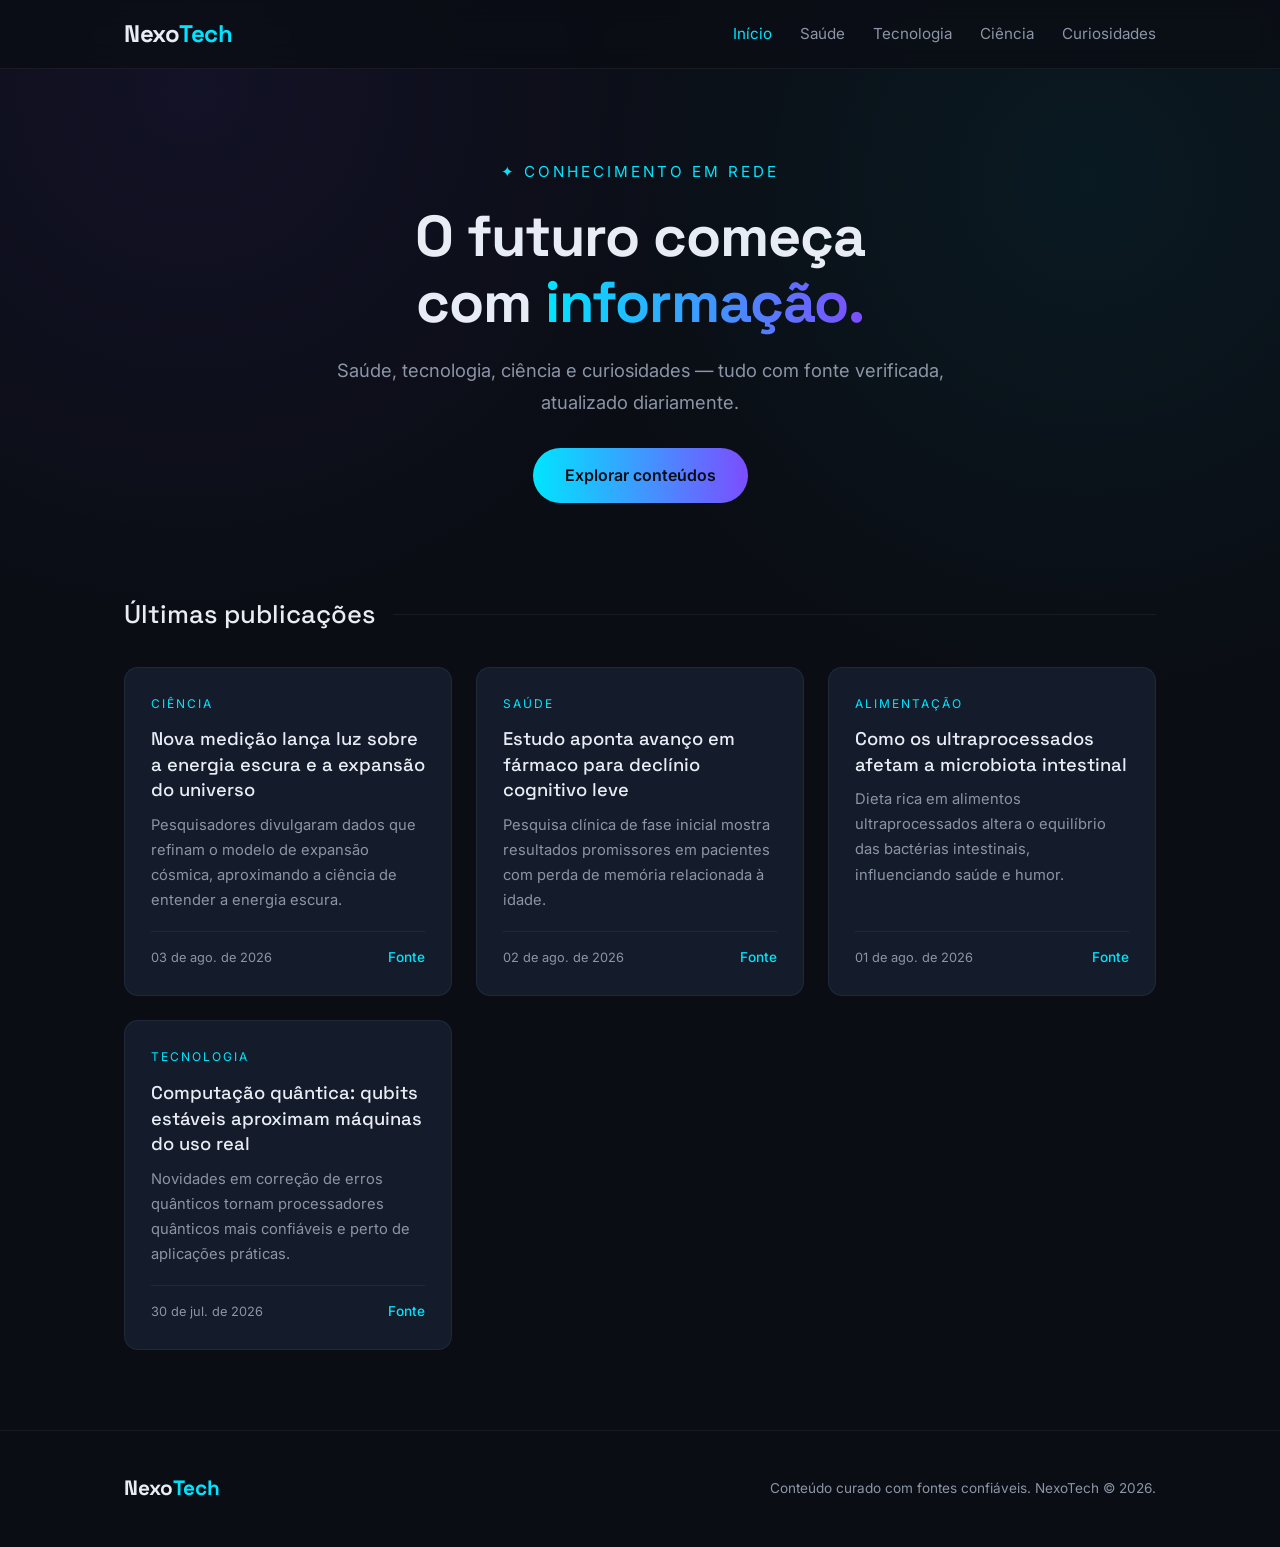
==== index.html @ 8854b6b2 "NexoTech: layout inicial do blog" ====
<!DOCTYPE html>
<html lang="pt-BR">
<head>
  <meta charset="UTF-8">
  <meta name="viewport" content="width=device-width, initial-scale=1.0">
  <title>NexoTech — Notícias, Ciência & Curiosidades</title>
  <meta name="description" content="NexoTech: saúde, tecnologia, ciência, pesquisas e curiosidades. Notícias atualizadas com fontes confiáveis.">
  <link rel="preconnect" href="https://fonts.googleapis.com">
  <link href="https://fonts.googleapis.com/css2?family=Space+Grotesk:wght@300;400;500;700&family=Inter:wght@300;400;500&display=swap" rel="stylesheet">
  <link rel="stylesheet" href="css/style.css">
</head>
<body>
  <!-- Cabeçalho -->
  <header class="site-header">
    <nav class="container nav">
      <a href="index.html" class="logo">Nexo<span class="logo-accent">Tech</span></a>
      <ul class="nav-links">
        <li><a href="index.html" class="active">Início</a></li>
        <li><a href="#">Saúde</a></li>
        <li><a href="#">Tecnologia</a></li>
        <li><a href="#">Ciência</a></li>
        <li><a href="#">Curiosidades</a></li>
      </ul>
    </nav>
  </header>

  <!-- Hero -->
  <section class="hero">
    <div class="container">
      <p class="hero-tag">✦ Conhecimento em rede</p>
      <h1 class="hero-title">O futuro começa<br>com <span class="grad">informação.</span></h1>
      <p class="hero-sub">Saúde, tecnologia, ciência e curiosidades — tudo com fonte verificada, atualizado diariamente.</p>
      <a href="#posts" class="btn">Explorar conteúdos</a>
    </div>
  </section>

  <!-- Feed de posts -->
  <main class="container" id="posts">
    <div class="section-head">
      <h2 class="section-title">Últimas publicações</h2>
      <span class="section-line"></span>
    </div>
    <div id="post-grid" class="post-grid">
      <!-- Posts injetados via JS -->
    </div>
  </main>

  <!-- Rodapé -->
  <footer class="site-footer">
    <div class="container footer-inner">
      <p class="footer-logo">Nexo<span class="logo-accent">Tech</span></p>
      <p class="footer-text">Conteúdo curado com fontes confiáveis. NexoTech © 2026.</p>
    </div>
  </footer>

  <script src="js/data.js"></script>
  <script src="js/main.js"></script>
</body>
</html>
---- css/style.css ----
/* NexoTech — Futurista + Minimalista */
:root {
  --bg: #0a0d14;
  --bg-soft: #111621;
  --card: #141b2a;
  --text: #e8ecf4;
  --muted: #8b95a7;
  --accent: #00e5ff;
  --accent2: #7c4dff;
  --border: rgba(255,255,255,0.06);
  --radius: 14px;
  --shadow: 0 8px 30px rgba(0,0,0,0.45);
}

* { margin: 0; padding: 0; box-sizing: border-box; }

body {
  background: var(--bg);
  color: var(--text);
  font-family: 'Inter', sans-serif;
  line-height: 1.7;
  background-image:
    radial-gradient(circle at 15% 10%, rgba(124,77,255,0.08), transparent 40%),
    radial-gradient(circle at 85% 20%, rgba(0,229,255,0.06), transparent 40%);
  background-attachment: fixed;
}

.container { max-width: 1080px; margin: 0 auto; padding: 0 24px; }

/* Cabeçalho */
.site-header {
  position: sticky; top: 0; z-index: 100;
  backdrop-filter: blur(12px);
  background: rgba(10,13,20,0.8);
  border-bottom: 1px solid var(--border);
}
.nav { display: flex; align-items: center; justify-content: space-between; height: 68px; }
.logo { font-family: 'Space Grotesk', sans-serif; font-weight: 700; font-size: 1.5rem; text-decoration: none; color: var(--text); letter-spacing: -0.5px; }
.logo-accent { color: var(--accent); }
.nav-links { display: flex; gap: 28px; list-style: none; }
.nav-links a { color: var(--muted); text-decoration: none; font-size: 0.95rem; transition: color 0.2s; }
.nav-links a:hover, .nav-links a.active { color: var(--accent); }

/* Hero */
.hero { padding: 90px 0 70px; text-align: center; }
.hero-tag { color: var(--accent); font-size: 0.95rem; letter-spacing: 3px; text-transform: uppercase; margin-bottom: 18px; }
.hero-title { font-family: 'Space Grotesk', sans-serif; font-size: clamp(2.2rem, 5vw, 3.6rem); font-weight: 700; line-height: 1.15; letter-spacing: -1px; margin-bottom: 20px; }
.grad { background: linear-gradient(90deg, var(--accent), var(--accent2)); -webkit-background-clip: text; background-clip: text; -webkit-text-fill-color: transparent; }
.hero-sub { color: var(--muted); font-size: 1.15rem; max-width: 620px; margin: 0 auto 30px; }
.btn { display: inline-block; background: linear-gradient(90deg, var(--accent), var(--accent2)); color: #0a0d14; font-weight: 600; padding: 14px 32px; border-radius: 40px; text-decoration: none; transition: transform 0.2s, box-shadow 0.2s; }
.btn:hover { transform: translateY(-2px); box-shadow: 0 10px 30px rgba(0,229,255,0.3); }

/* Seção posts */
.section-head { display: flex; align-items: center; gap: 18px; margin: 20px 0 30px; }
.section-title { font-family: 'Space Grotesk', sans-serif; font-size: 1.6rem; font-weight: 500; }
.section-line { flex: 1; height: 1px; background: var(--border); }
.post-grid { display: grid; grid-template-columns: repeat(auto-fill, minmax(320px, 1fr)); gap: 24px; padding-bottom: 80px; }

/* Card */
.card {
  background: var(--card);
  border: 1px solid var(--border);
  border-radius: var(--radius);
  padding: 26px;
  transition: transform 0.25s, border-color 0.25s, box-shadow 0.25s;
  display: flex; flex-direction: column;
}
.card:hover { transform: translateY(-5px); border-color: rgba(0,229,255,0.3); box-shadow: var(--shadow); }
.card-cat { font-size: 0.75rem; color: var(--accent); text-transform: uppercase; letter-spacing: 2px; margin-bottom: 12px; }
.card-title { font-family: 'Space Grotesk', sans-serif; font-size: 1.15rem; font-weight: 500; line-height: 1.4; margin-bottom: 10px; }
.card-excerpt { color: var(--muted); font-size: 0.92rem; margin-bottom: 18px; flex: 1; }
.card-foot { display: flex; align-items: center; justify-content: space-between; border-top: 1px solid var(--border); padding-top: 14px; }
.card-date { color: var(--muted); font-size: 0.8rem; }
.card-source { color: var(--accent); text-decoration: none; font-size: 0.85rem; font-weight: 500; }
.card-source:hover { text-decoration: underline; }

/* Post individual */
.post-hero { padding: 60px 0 30px; }
.post-hero h1 { font-family: 'Space Grotesk', sans-serif; font-size: clamp(1.8rem, 4vw, 2.8rem); line-height: 1.2; margin-bottom: 12px; }
.post-meta { color: var(--muted); font-size: 0.9rem; margin-bottom: 30px; }
.post-body { max-width: 760px; margin: 0 auto 60px; }
.post-body p { margin-bottom: 22px; font-size: 1.05rem; }
.post-source-box { background: var(--bg-soft); border: 1px solid var(--border); border-radius: var(--radius); padding: 20px; margin-top: 40px; }
.post-source-box a { color: var(--accent); word-break: break-all; }
.back-link { color: var(--accent); text-decoration: none; font-size: 0.9rem; display: inline-block; margin-bottom: 20px; }
.back-link:hover { text-decoration: underline; }

/* Rodapé */
.site-footer { border-top: 1px solid var(--border); padding: 40px 0; }
.footer-inner { display: flex; align-items: center; justify-content: space-between; flex-wrap: wrap; gap: 16px; }
.footer-logo { font-family: 'Space Grotesk', sans-serif; font-weight: 700; font-size: 1.3rem; }
.footer-text { color: var(--muted); font-size: 0.85rem; }

/* Responsivo */
@media (max-width: 640px) {
  .nav-links { display: none; }
  .hero { padding: 60px 0 50px; }
  .post-grid { grid-template-columns: 1fr; }
  .footer-inner { justify-content: center; text-align: center; }
}
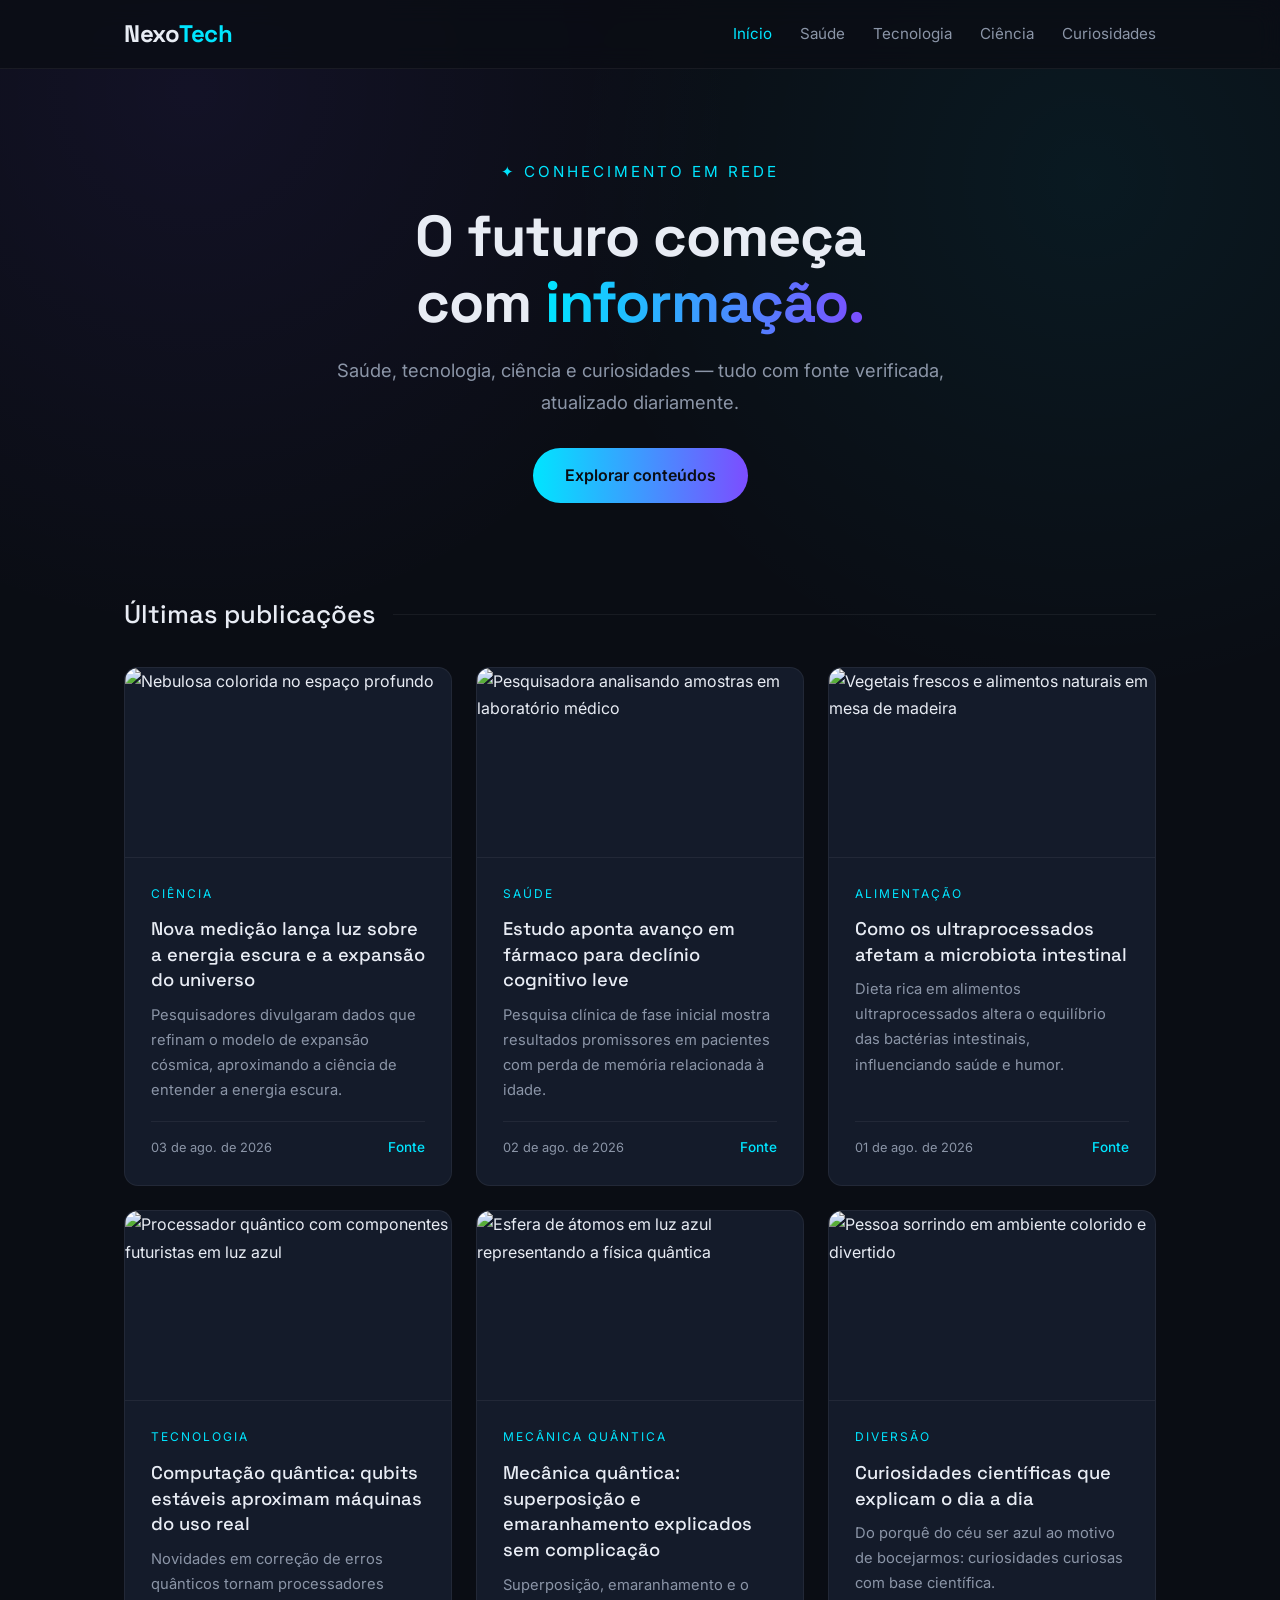
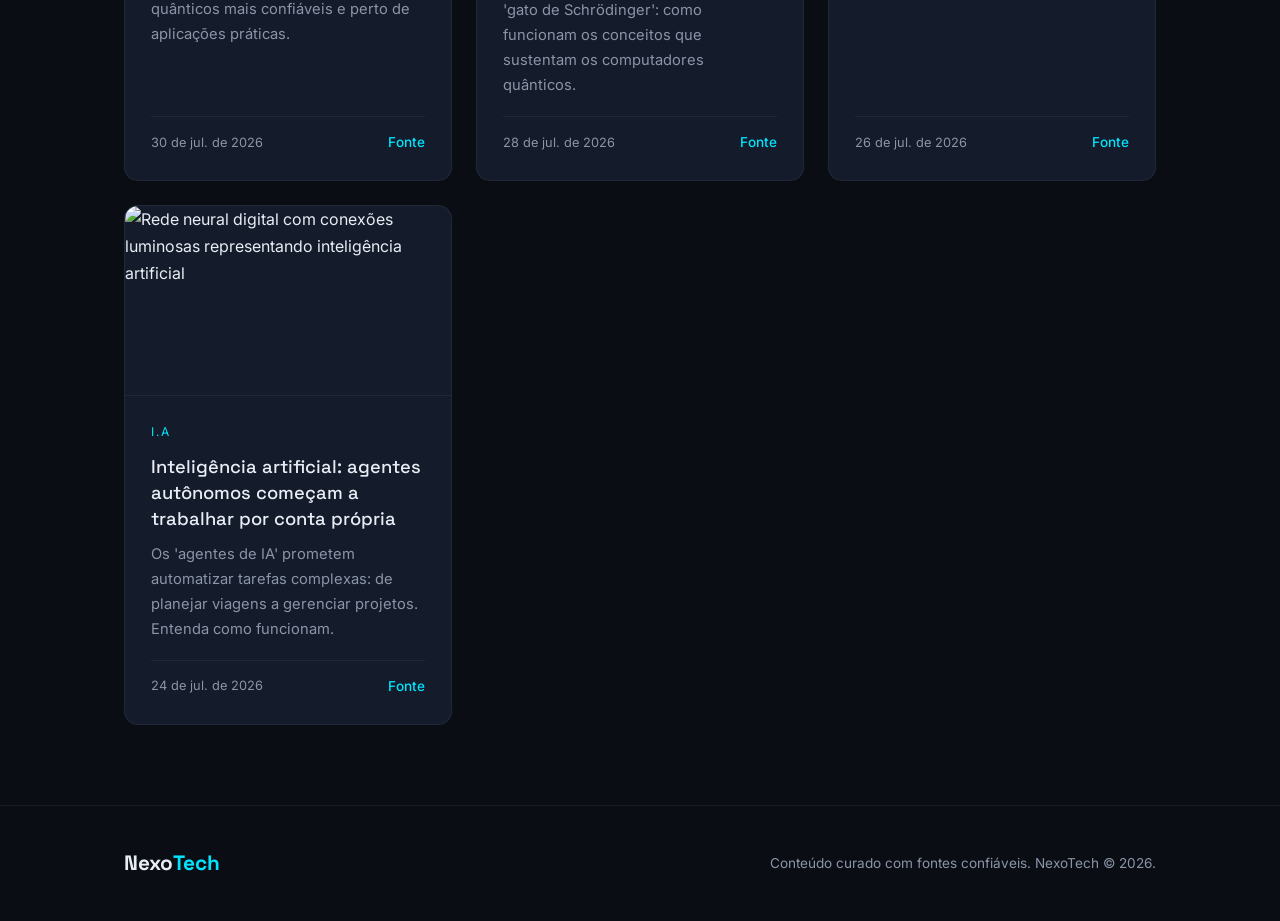
==== commit b98d0159: "SEO: adiciona robots.txt, sitemap.xml e meta tags Open Graph" ====
--- a/index.html
+++ b/index.html
@@ -4,7 +4,17 @@
   <meta charset="UTF-8">
   <meta name="viewport" content="width=device-width, initial-scale=1.0">
   <title>NexoTech — Notícias, Ciência & Curiosidades</title>
-  <meta name="description" content="NexoTech: saúde, tecnologia, ciência, pesquisas e curiosidades. Notícias atualizadas com fontes confiáveis.">
+  <meta name="description" content="NexoTech: saúde, tecnologia, ciência, I.A, mecânica quântica e curiosidades. Notícias atualizadas com fontes confiáveis.">
+  <meta name="keywords" content="notícias, ciência, tecnologia, saúde, inteligência artificial, mecânica quântica, curiosidades, pesquisa">
+  <meta name="author" content="NexoTech">
+  <meta name="robots" content="index, follow">
+  <link rel="canonical" href="https://andrearruda1972.github.io/nexotech/">
+  <meta property="og:type" content="website">
+  <meta property="og:title" content="NexoTech — Notícias, Ciência & Curiosidades">
+  <meta property="og:description" content="Saúde, tecnologia, ciência, I.A e curiosidades com fonte verificada, atualizados diariamente.">
+  <meta property="og:url" content="https://andrearruda1972.github.io/nexotech/">
+  <meta property="og:site_name" content="NexoTech">
+  <link rel="icon" href="data:image/svg+xml,<svg xmlns='http://www.w3.org/2000/svg' viewBox='0 0 100 100'><text y='.9em' font-size='90'>⚡</text></svg>">
   <link rel="preconnect" href="https://fonts.googleapis.com">
   <link href="https://fonts.googleapis.com/css2?family=Space+Grotesk:wght@300;400;500;700&family=Inter:wght@300;400;500&display=swap" rel="stylesheet">
   <link rel="stylesheet" href="css/style.css">
--- a/css/style.css
+++ b/css/style.css
@@ -61,11 +61,13 @@
   background: var(--card);
   border: 1px solid var(--border);
   border-radius: var(--radius);
-  padding: 26px;
+  overflow: hidden;
   transition: transform 0.25s, border-color 0.25s, box-shadow 0.25s;
   display: flex; flex-direction: column;
 }
 .card:hover { transform: translateY(-5px); border-color: rgba(0,229,255,0.3); box-shadow: var(--shadow); }
+.card-media { width: 100%; height: 190px; object-fit: cover; display: block; border-bottom: 1px solid var(--border); }
+.card-body { padding: 26px; display: flex; flex-direction: column; flex: 1; }
 .card-cat { font-size: 0.75rem; color: var(--accent); text-transform: uppercase; letter-spacing: 2px; margin-bottom: 12px; }
 .card-title { font-family: 'Space Grotesk', sans-serif; font-size: 1.15rem; font-weight: 500; line-height: 1.4; margin-bottom: 10px; }
 .card-excerpt { color: var(--muted); font-size: 0.92rem; margin-bottom: 18px; flex: 1; }
@@ -77,6 +79,7 @@
 /* Post individual */
 .post-hero { padding: 60px 0 30px; }
 .post-hero h1 { font-family: 'Space Grotesk', sans-serif; font-size: clamp(1.8rem, 4vw, 2.8rem); line-height: 1.2; margin-bottom: 12px; }
+.post-cover { width: 100%; max-height: 420px; object-fit: cover; border-radius: var(--radius); border: 1px solid var(--border); margin-bottom: 30px; display: block; }
 .post-meta { color: var(--muted); font-size: 0.9rem; margin-bottom: 30px; }
 .post-body { max-width: 760px; margin: 0 auto 60px; }
 .post-body p { margin-bottom: 22px; font-size: 1.05rem; }
